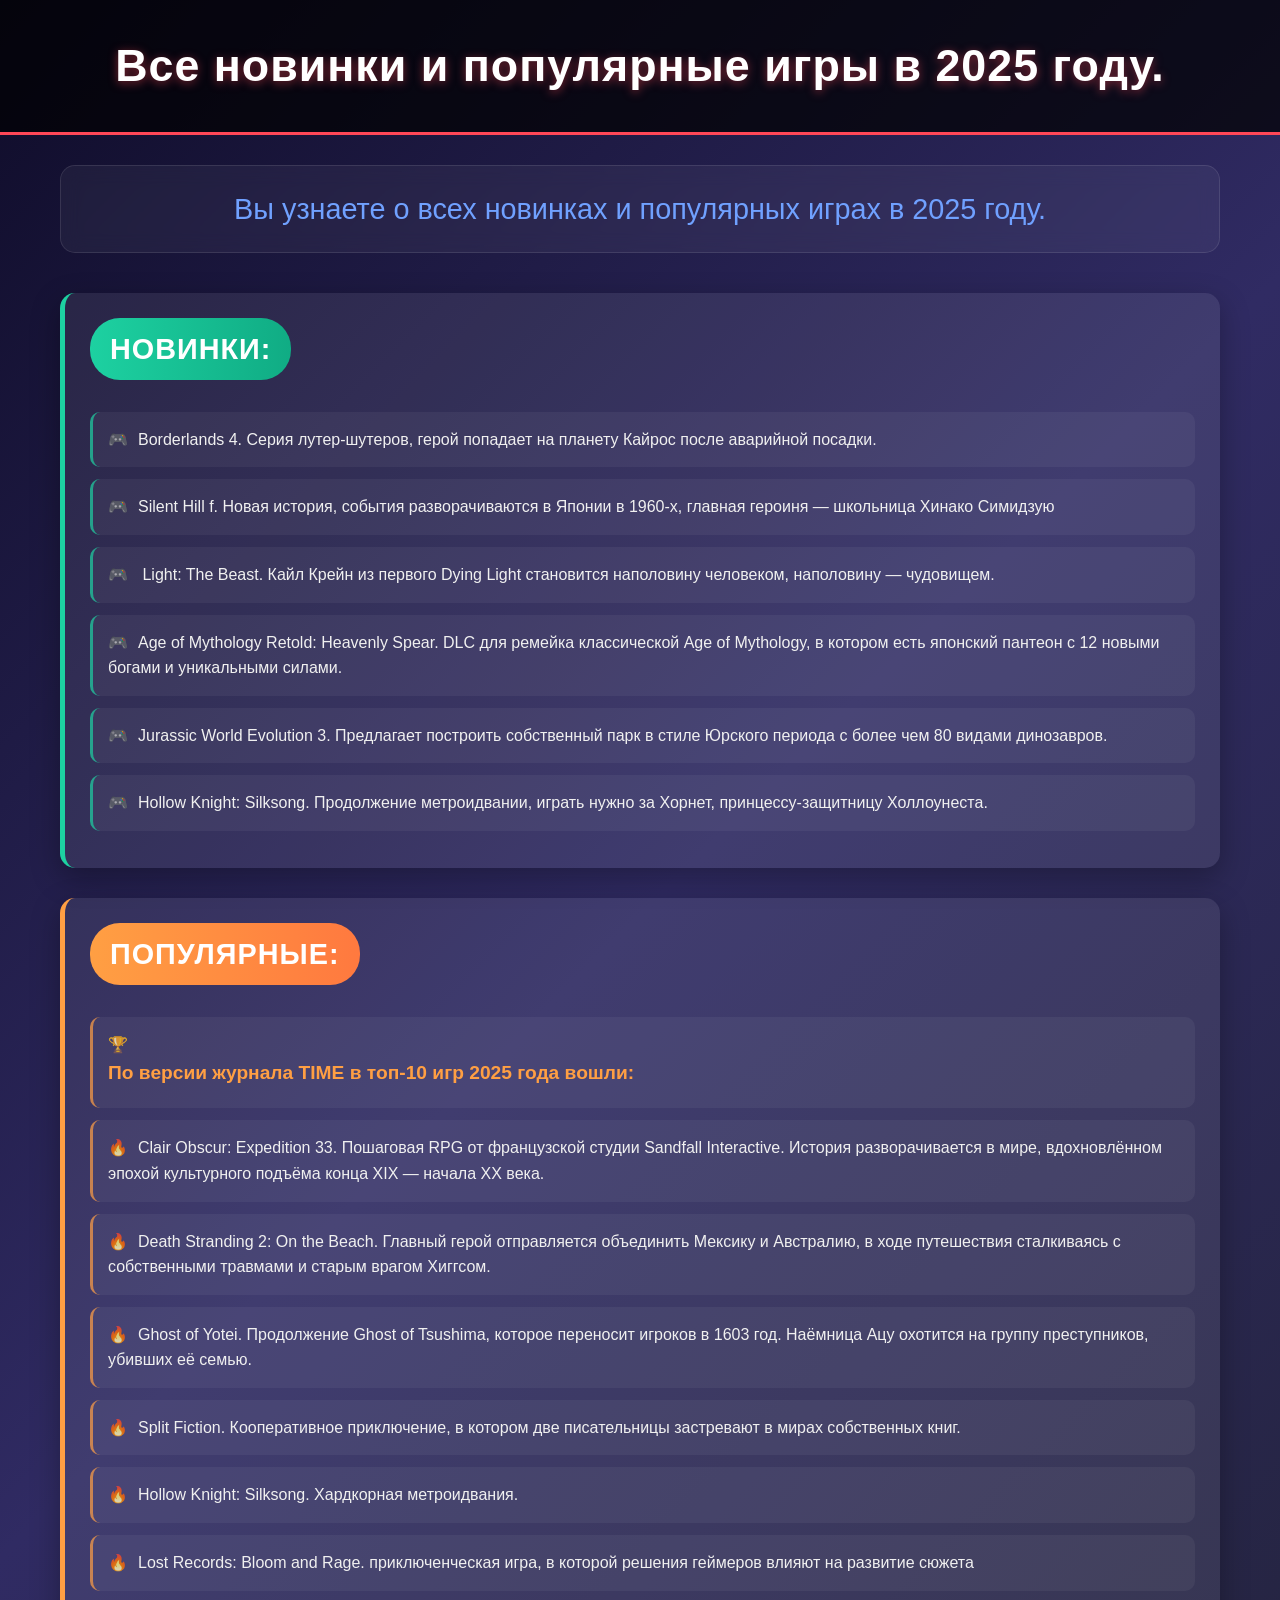
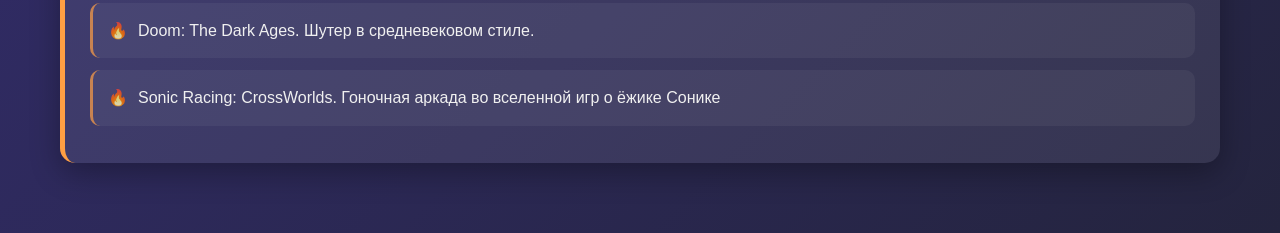
==== index.html @ f8511385 "afdsxzvraaf" ====
<!DOCTYPE html>
<html lang="en">
<head>
    <meta charset="UTF-8">
    <meta name="viewport" content="width=device-width, initial-scale=1.0">
    <title>Игры в 2025 году.</title>
    <link rel="stylesheet" href="CSS/style.css">
    <div class="intro">
    <h1>Все новинки и популярные игры в 2025 году.</h1>
    </div>
</head>
<body>
    <section>
        <div class="intro2">
            <h2>Вы узнаете о всех новинках и популярных играх в 2025 году.</h2>
        </div>
    <div class="new-products">
        <span>новинки:</span>   
        <p>Borderlands 4. Серия лутер-шутеров, герой попадает на планету Кайрос после аварийной посадки.</p>
        <p>Silent Hill f. Новая история, события разворачиваются в Японии в 1960-х, главная героиня — школьница Хинако Симидзую</p>
        <p> Light: The Beast. Кайл Крейн из первого Dying Light становится наполовину человеком, наполовину — чудовищем.</p>
        <p>Age of Mythology Retold: Heavenly Spear. DLC для ремейка классической Age of Mythology, в котором есть японский пантеон с 12 новыми богами и уникальными силами.</p>
        <p>Jurassic World Evolution 3. Предлагает построить собственный парк в стиле Юрского периода с более чем 80 видами динозавров.</p> 
        <p>Hollow Knight: Silksong. Продолжение метроидвании, играть нужно за Хорнет, принцессу-защитницу Холлоунеста.</p>
    </div>
    <div class="popular">
        <span>популярные:</span>
        <p><strong>По версии журнала TIME в топ-10 игр 2025 года вошли:</strong></p>
        <p>Clair Obscur: Expedition 33. Пошаговая RPG от французской студии Sandfall Interactive. История разворачивается в мире, вдохновлённом эпохой культурного подъёма конца XIX — начала XX века.</p>
        <p>Death Stranding 2: On the Beach. Главный герой отправляется объединить Мексику и Австралию, в ходе путешествия сталкиваясь с собственными травмами и старым врагом Хиггсом. </p>
        <p>Ghost of Yotei. Продолжение Ghost of Tsushima, которое переносит игроков в 1603 год. Наёмница Ацу охотится на группу преступников, убивших её семью. </p>
        <p>Split Fiction. Кооперативное приключение, в котором две писательницы застревают в мирах собственных книг. </p>
        <p>Hollow Knight: Silksong. Хардкорная метроидвания. </p>
        <p>Lost Records: Bloom and Rage. приключенческая игра, в которой решения геймеров влияют на развитие сюжета </p>
        <p>Doom: The Dark Ages. Шутер в средневековом стиле. </p>
        <p>Sonic Racing: CrossWorlds. Гоночная аркада во вселенной игр о ёжике Сонике</p>
    </div>
    </section>
</body>
</html>
---- CSS/style.css ----
* {
    margin: 0;
    padding: 0;
    box-sizing: border-box;
    font-family: 'Segoe UI', Tahoma, Geneva, Verdana, sans-serif;
}

body {
    background: linear-gradient(135deg, #0f0c29, #302b63, #24243e);
    color: #f0f0f0;
    line-height: 1.6;
    min-height: 100vh;
    padding-bottom: 40px;
}


.intro {
    text-align: center;
    padding: 30px 20px;
    background: rgba(0, 0, 0, 0.7);
    border-bottom: 3px solid #ff4757;
    margin-bottom: 20px;
}

.intro h1 {
    font-size: 2.8rem;
    color: #fff;
    text-shadow: 0 2px 10px rgba(255, 71, 87, 0.5);
    letter-spacing: 1px;
}


section {
    max-width: 1200px;
    margin: 0 auto;
    padding: 0 20px;
}


.intro2 {
    text-align: center;
    margin: 30px 0 40px;
    padding: 20px;
    background: rgba(255, 255, 255, 0.05);
    border-radius: 15px;
    backdrop-filter: blur(10px);
    border: 1px solid rgba(255, 255, 255, 0.1);
}

.intro2 h2 {
    font-size: 1.8rem;
    color: #70a1ff;
    font-weight: 300;
}


.new-products, .popular {
    background: rgba(255, 255, 255, 0.08);
    border-radius: 15px;
    padding: 25px;
    margin-bottom: 30px;
    box-shadow: 0 10px 30px rgba(0, 0, 0, 0.3);
    border-left: 5px solid;
    transition: transform 0.3s ease, box-shadow 0.3s ease;
}

.new-products:hover, .popular:hover {
    transform: translateY(-5px);
    box-shadow: 0 15px 35px rgba(0, 0, 0, 0.4);
}


.new-products {
    border-left-color: #1dd1a1;
}

.popular {
    border-left-color: #ff9f43;
}


.new-products > span, .popular > span {
    display: inline-block;
    font-size: 1.8rem;
    font-weight: bold;
    margin-bottom: 20px;
    padding: 8px 20px;
    border-radius: 30px;
    color: white;
    text-transform: uppercase;
    letter-spacing: 1px;
}

.new-products > span {
    background: linear-gradient(90deg, #1dd1a1, #10ac84);
}

.popular > span {
    background: linear-gradient(90deg, #ff9f43, #ff793f);
}


.new-products p, .popular p {
    background: rgba(255, 255, 255, 0.05);
    padding: 15px;
    margin: 12px 0;
    border-radius: 10px;
    border-left: 3px solid;
    transition: background 0.3s ease;
}

.new-products p:hover, .popular p:hover {
    background: rgba(255, 255, 255, 0.1);
}

.new-products p {
    border-left-color: rgba(29, 209, 161, 0.7);
}

.popular p {
    border-left-color: rgba(255, 159, 67, 0.7);
}


.popular p strong {
    color: #ff9f43;
    font-size: 1.2rem;
    display: block;
    margin-bottom: 5px;
}


.new-products p:before {
    content: "🎮";
    margin-right: 10px;
    opacity: 0.8;
}

.popular p:before {
    content: "🔥";
    margin-right: 10px;
    opacity: 0.8;
}

.popular p:first-of-type:before {
    content: "🏆";
}
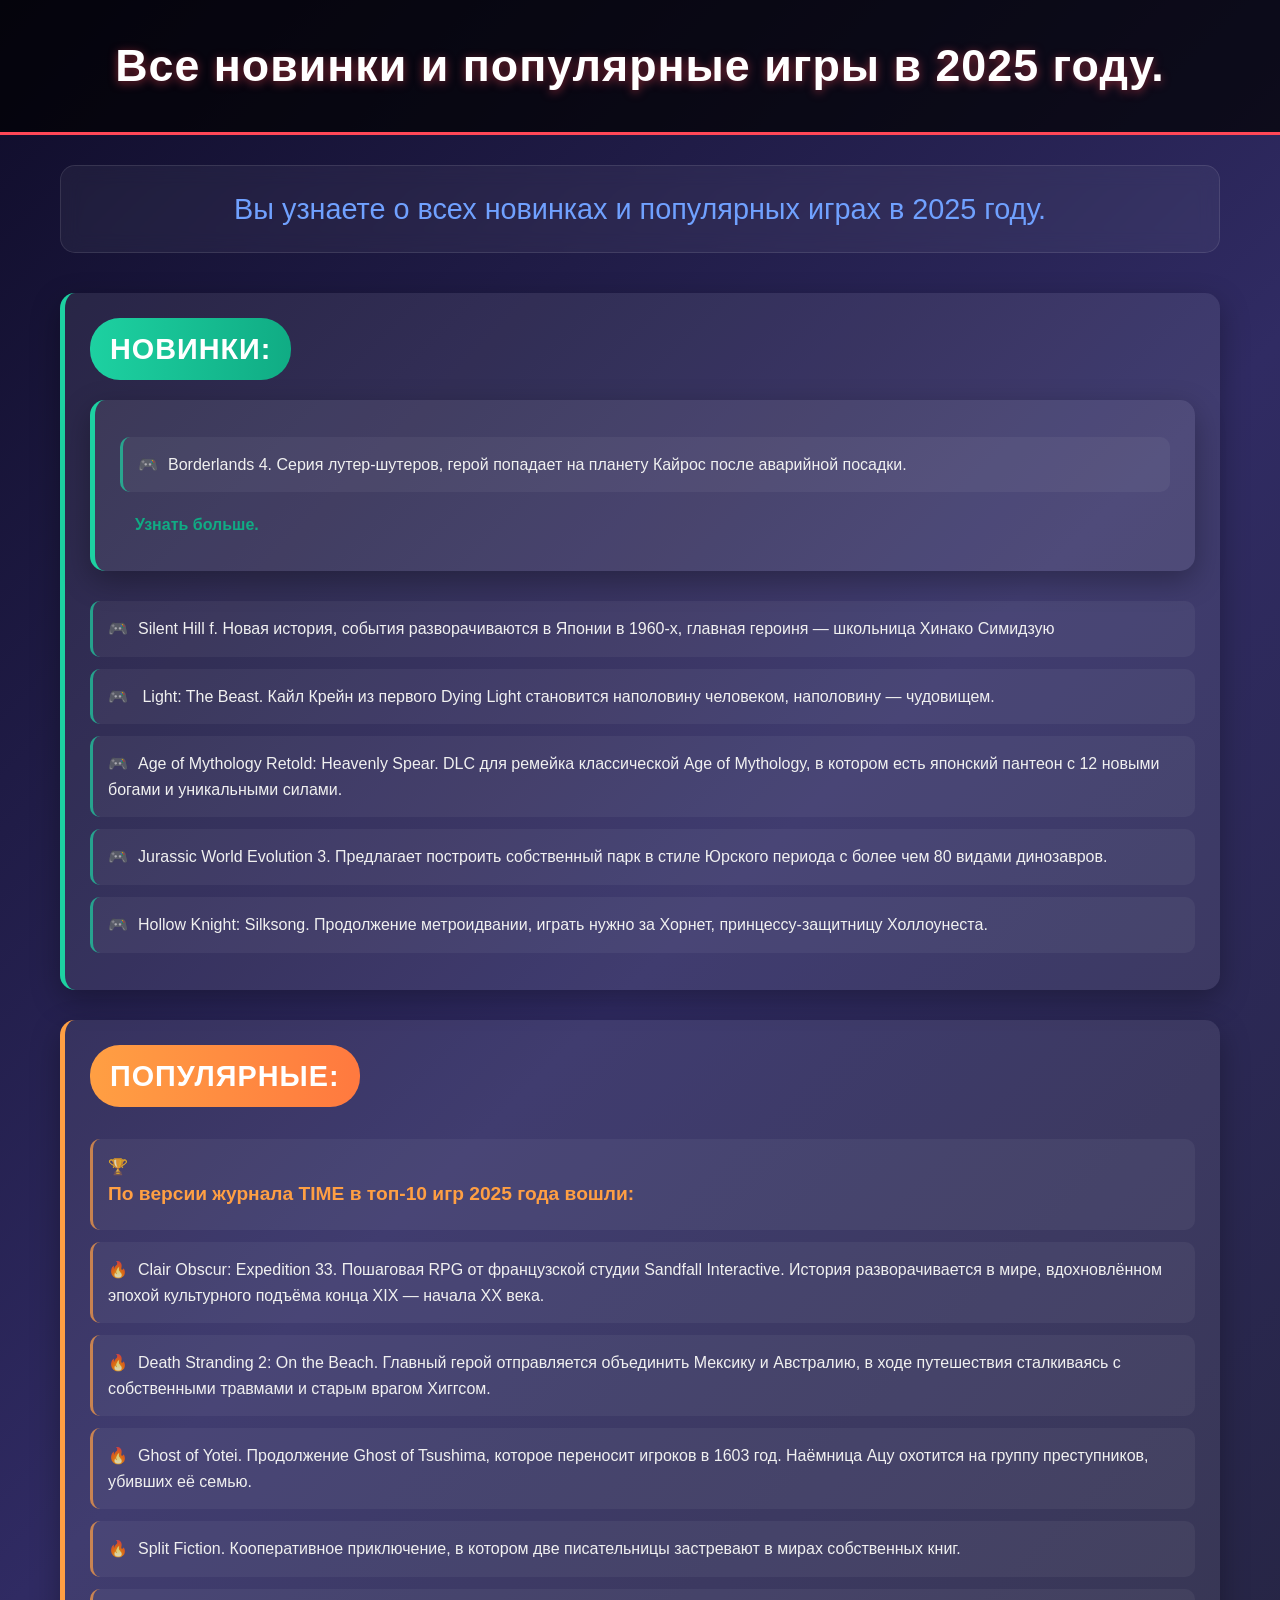
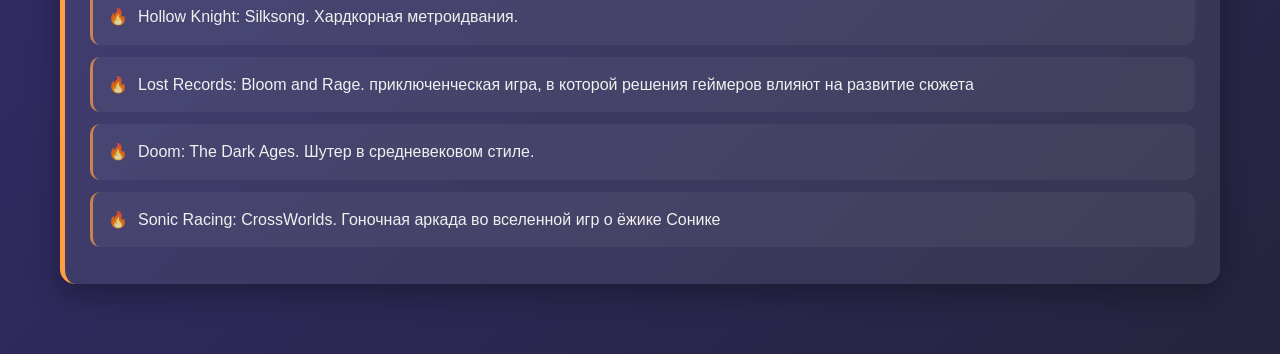
==== commit 9e6ba345: "afdvrar" ====
--- a/index.html
+++ b/index.html
@@ -15,8 +15,11 @@
             <h2>Вы узнаете о всех новинках и популярных играх в 2025 году.</h2>
         </div>
     <div class="new-products">
-        <span>новинки:</span>   
+        <span>новинки:</span>
+        <div class="new-products">
         <p>Borderlands 4. Серия лутер-шутеров, герой попадает на планету Кайрос после аварийной посадки.</p>
+        <a href="Borderlands.html" class="btn">Узнать больше.</a>
+        </div> 
         <p>Silent Hill f. Новая история, события разворачиваются в Японии в 1960-х, главная героиня — школьница Хинако Симидзую</p>
         <p> Light: The Beast. Кайл Крейн из первого Dying Light становится наполовину человеком, наполовину — чудовищем.</p>
         <p>Age of Mythology Retold: Heavenly Spear. DLC для ремейка классической Age of Mythology, в котором есть японский пантеон с 12 новыми богами и уникальными силами.</p>
--- a/CSS/style.css
+++ b/CSS/style.css
@@ -144,4 +144,26 @@
 
 .popular p:first-of-type:before {
     content: "🏆";
+}
+
+.btn {
+    padding: 8px 15px;  
+    border-left-color: rgba(29, 209, 161, 0.7);  
+    color: #10ac84;
+    text-decoration: none;  
+    border: none;  
+    border-radius: 4px;  
+    font-weight: bold;  
+    display: inline-block;
+}
+
+.btn2 {
+    padding: 8px 15px;  
+    background-color: #ff4757;
+    color: black;
+    text-decoration: none;  
+    border: none;  
+    border-radius: 4px;  
+    font-weight: bold;  
+    display: inline-block;
 }
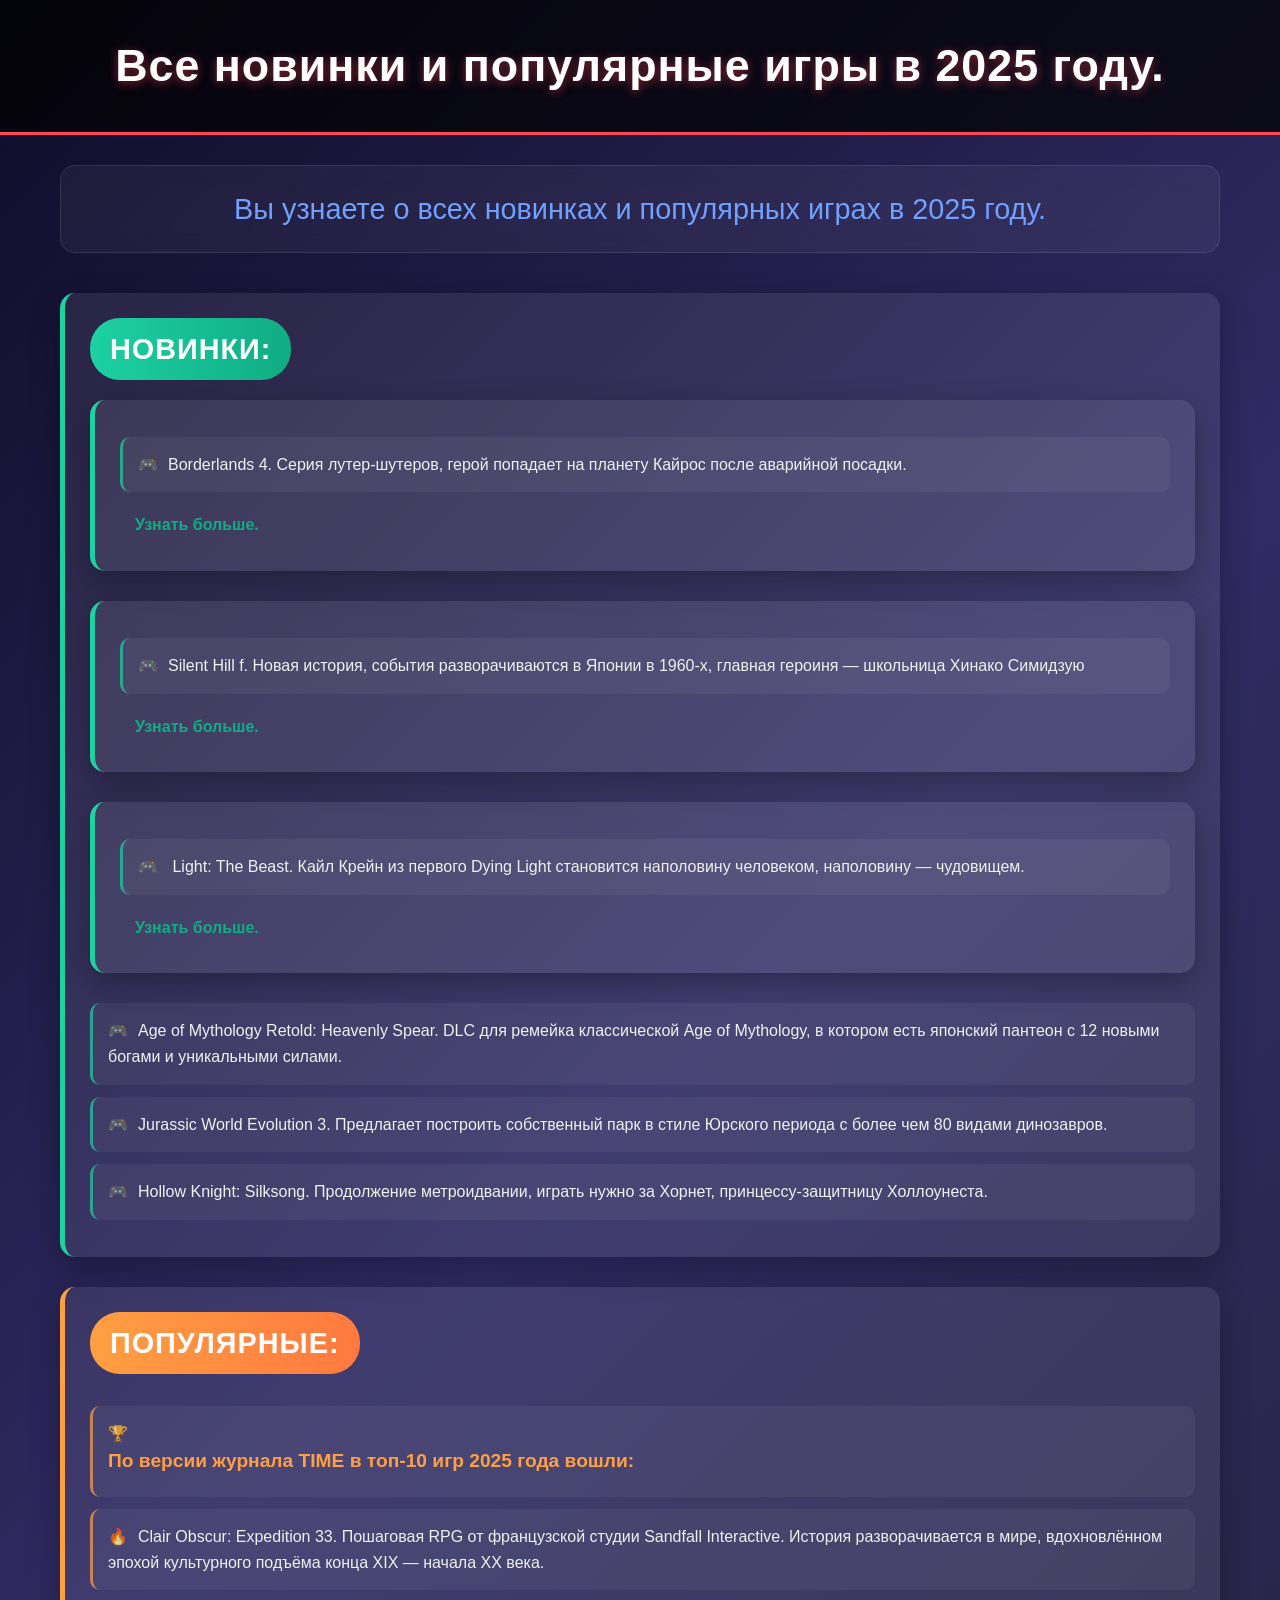
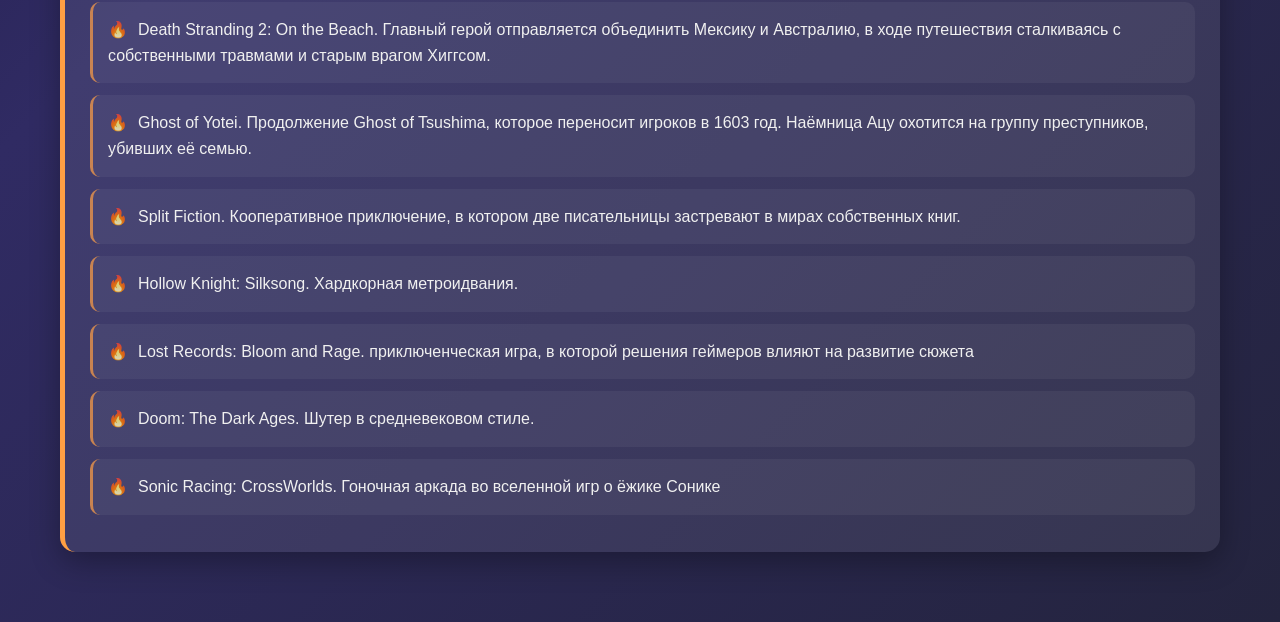
==== commit 1a202bad: "saretfge5r" ====
--- a/index.html
+++ b/index.html
@@ -20,8 +20,14 @@
         <p>Borderlands 4. Серия лутер-шутеров, герой попадает на планету Кайрос после аварийной посадки.</p>
         <a href="Borderlands.html" class="btn">Узнать больше.</a>
         </div> 
+        <div class="new-products">
         <p>Silent Hill f. Новая история, события разворачиваются в Японии в 1960-х, главная героиня — школьница Хинако Симидзую</p>
+        <a href="SilentHil.html" class="btn">Узнать больше.</a>
+        </div> 
+        <div class="new-products">
         <p> Light: The Beast. Кайл Крейн из первого Dying Light становится наполовину человеком, наполовину — чудовищем.</p>
+        <a href="LightTheBeast.html" class="btn">Узнать больше.</a>
+        </div> 
         <p>Age of Mythology Retold: Heavenly Spear. DLC для ремейка классической Age of Mythology, в котором есть японский пантеон с 12 новыми богами и уникальными силами.</p>
         <p>Jurassic World Evolution 3. Предлагает построить собственный парк в стиле Юрского периода с более чем 80 видами динозавров.</p> 
         <p>Hollow Knight: Silksong. Продолжение метроидвании, играть нужно за Хорнет, принцессу-защитницу Холлоунеста.</p>
--- a/CSS/style.css
+++ b/CSS/style.css
@@ -158,12 +158,17 @@
 }
 
 .btn2 {
-    padding: 8px 15px;  
+    padding: 16px 20px;  
     background-color: #ff4757;
     color: black;
     text-decoration: none;  
     border: none;  
-    border-radius: 4px;  
+    border-radius: 20px;  
     font-weight: bold;  
     display: inline-block;
+    position: fixed;
+     border-radius: 200px;
+    top: 700px;
+    left: 1400px;
+     z-index: 2000;
 }
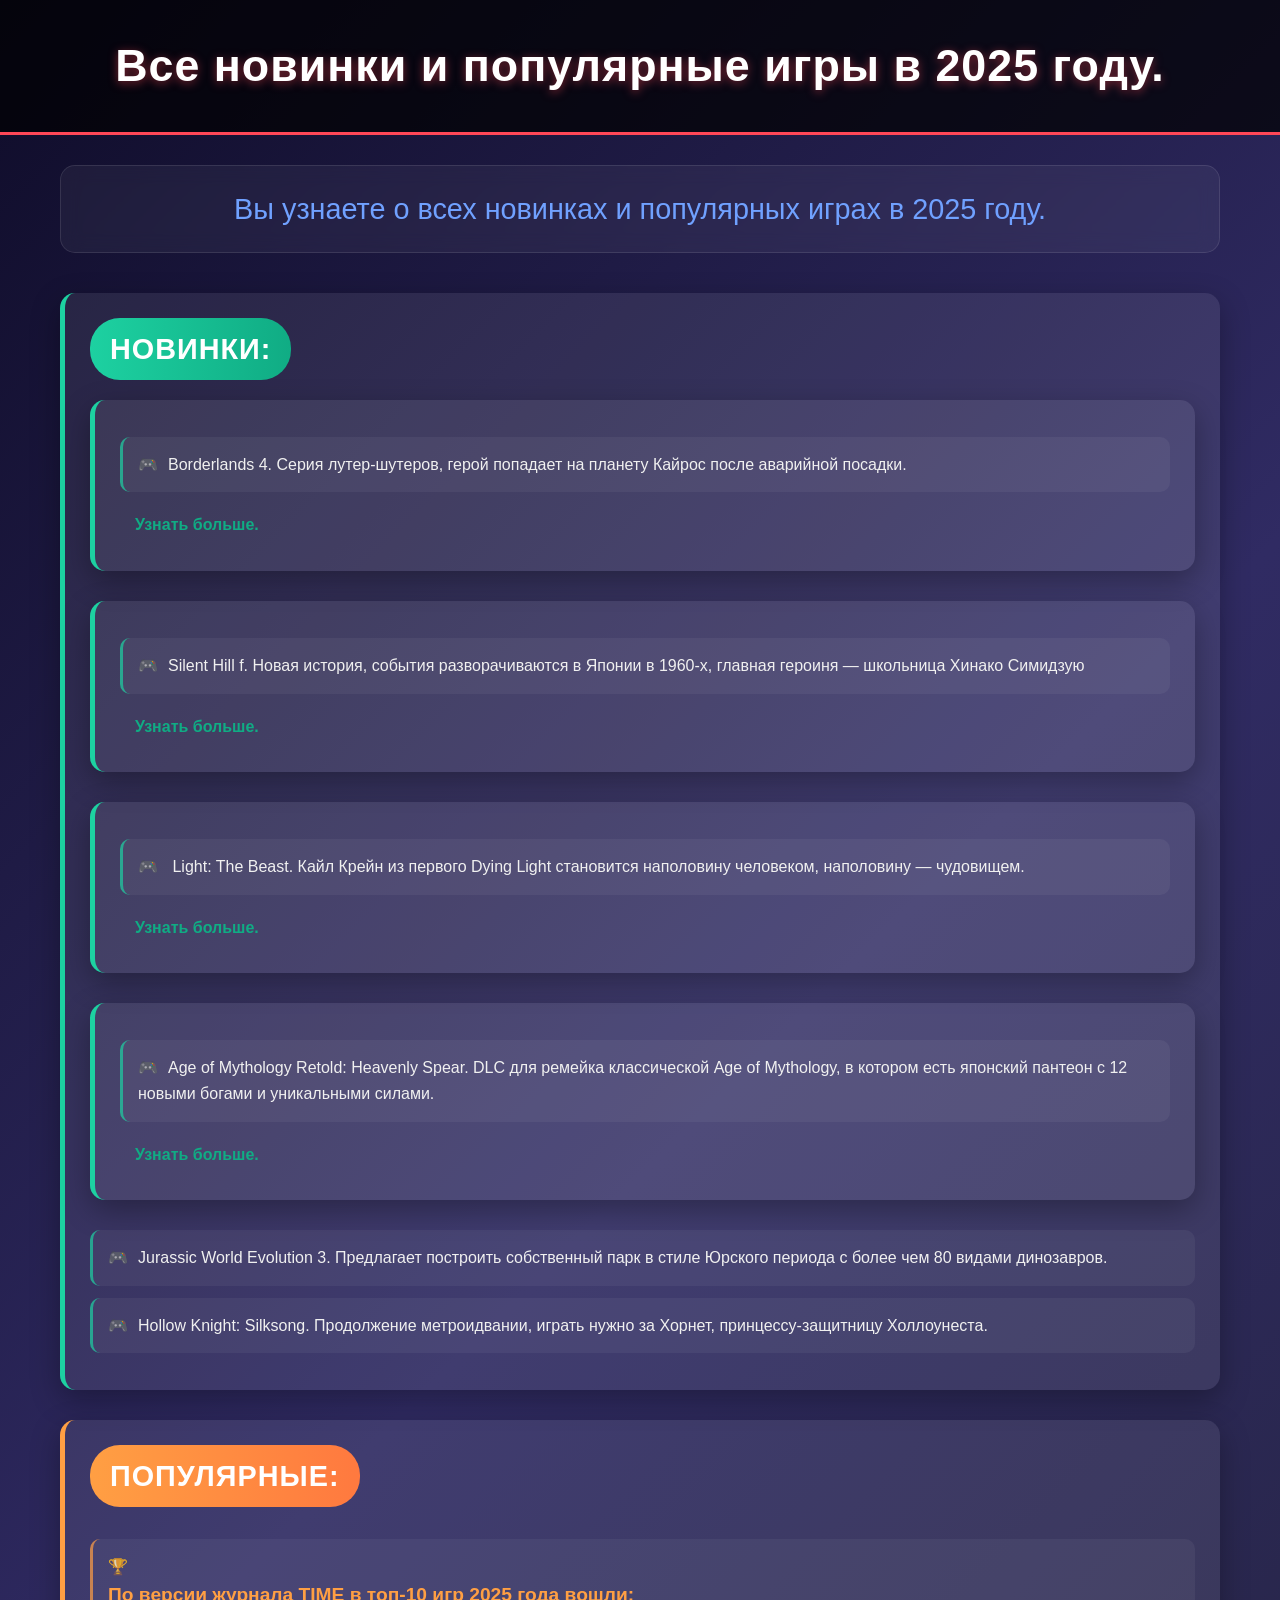
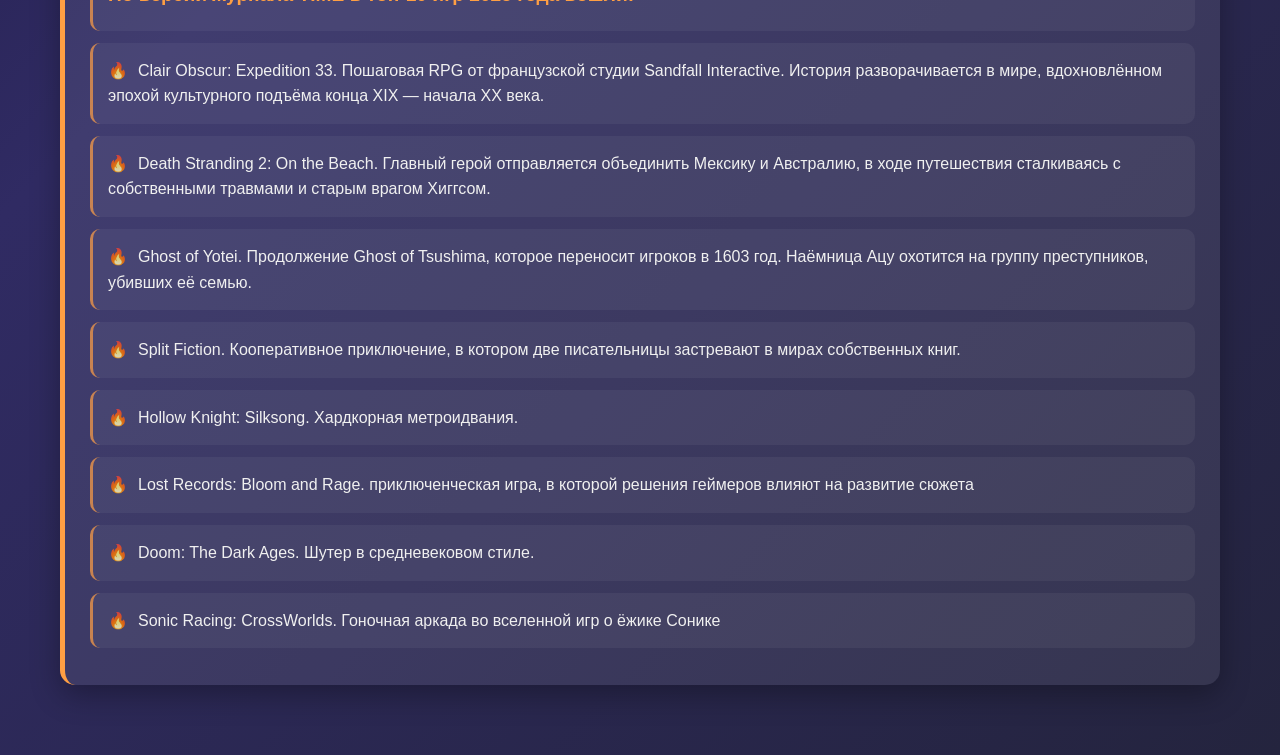
==== commit ad367be1: "qfdsadgreqg" ====
--- a/index.html
+++ b/index.html
@@ -16,19 +16,27 @@
         </div>
     <div class="new-products">
         <span>новинки:</span>
+
         <div class="new-products">
         <p>Borderlands 4. Серия лутер-шутеров, герой попадает на планету Кайрос после аварийной посадки.</p>
         <a href="Borderlands.html" class="btn">Узнать больше.</a>
         </div> 
+
         <div class="new-products">
         <p>Silent Hill f. Новая история, события разворачиваются в Японии в 1960-х, главная героиня — школьница Хинако Симидзую</p>
         <a href="SilentHil.html" class="btn">Узнать больше.</a>
         </div> 
+
         <div class="new-products">
         <p> Light: The Beast. Кайл Крейн из первого Dying Light становится наполовину человеком, наполовину — чудовищем.</p>
         <a href="LightTheBeast.html" class="btn">Узнать больше.</a>
         </div> 
+        
+        <div class="new-products">
         <p>Age of Mythology Retold: Heavenly Spear. DLC для ремейка классической Age of Mythology, в котором есть японский пантеон с 12 новыми богами и уникальными силами.</p>
+        <a href="AgeofMythologyRetold.html" class="btn">Узнать больше.</a>
+        </div> 
+
         <p>Jurassic World Evolution 3. Предлагает построить собственный парк в стиле Юрского периода с более чем 80 видами динозавров.</p> 
         <p>Hollow Knight: Silksong. Продолжение метроидвании, играть нужно за Хорнет, принцессу-защитницу Холлоунеста.</p>
     </div>
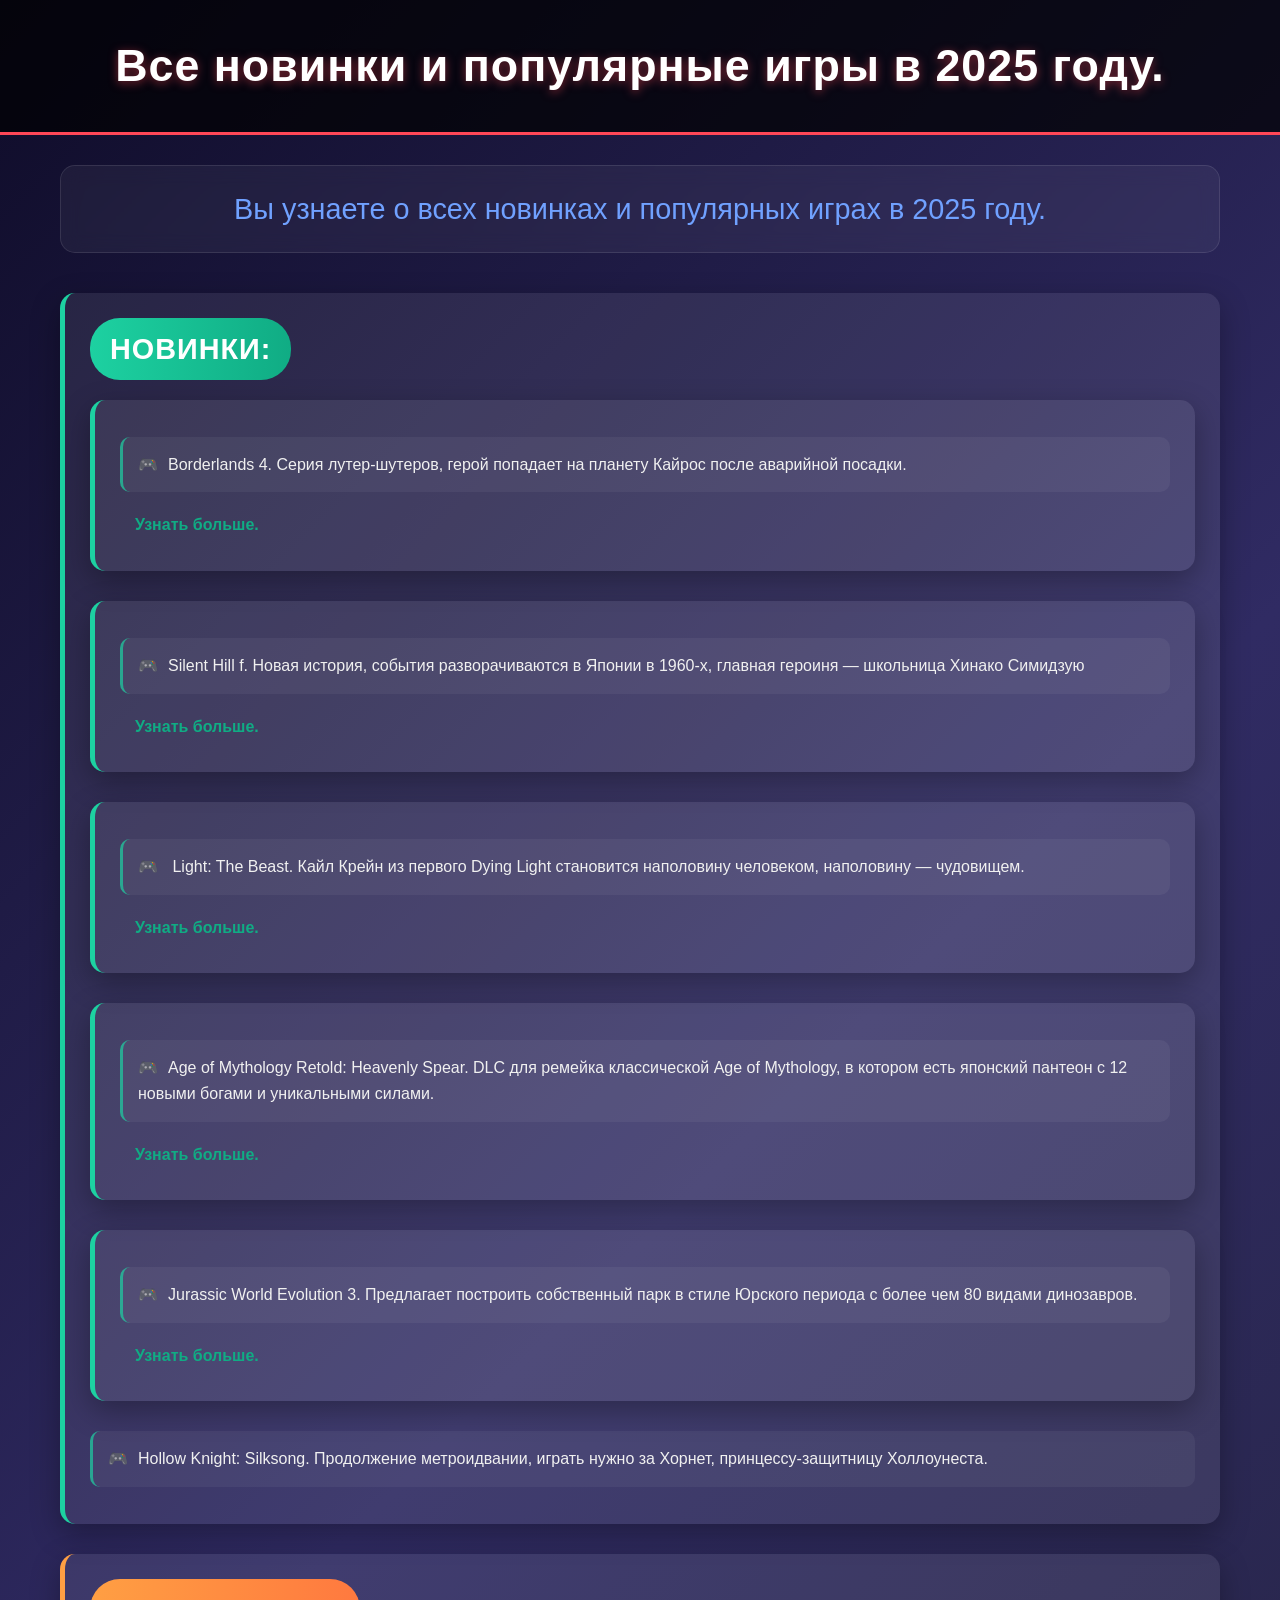
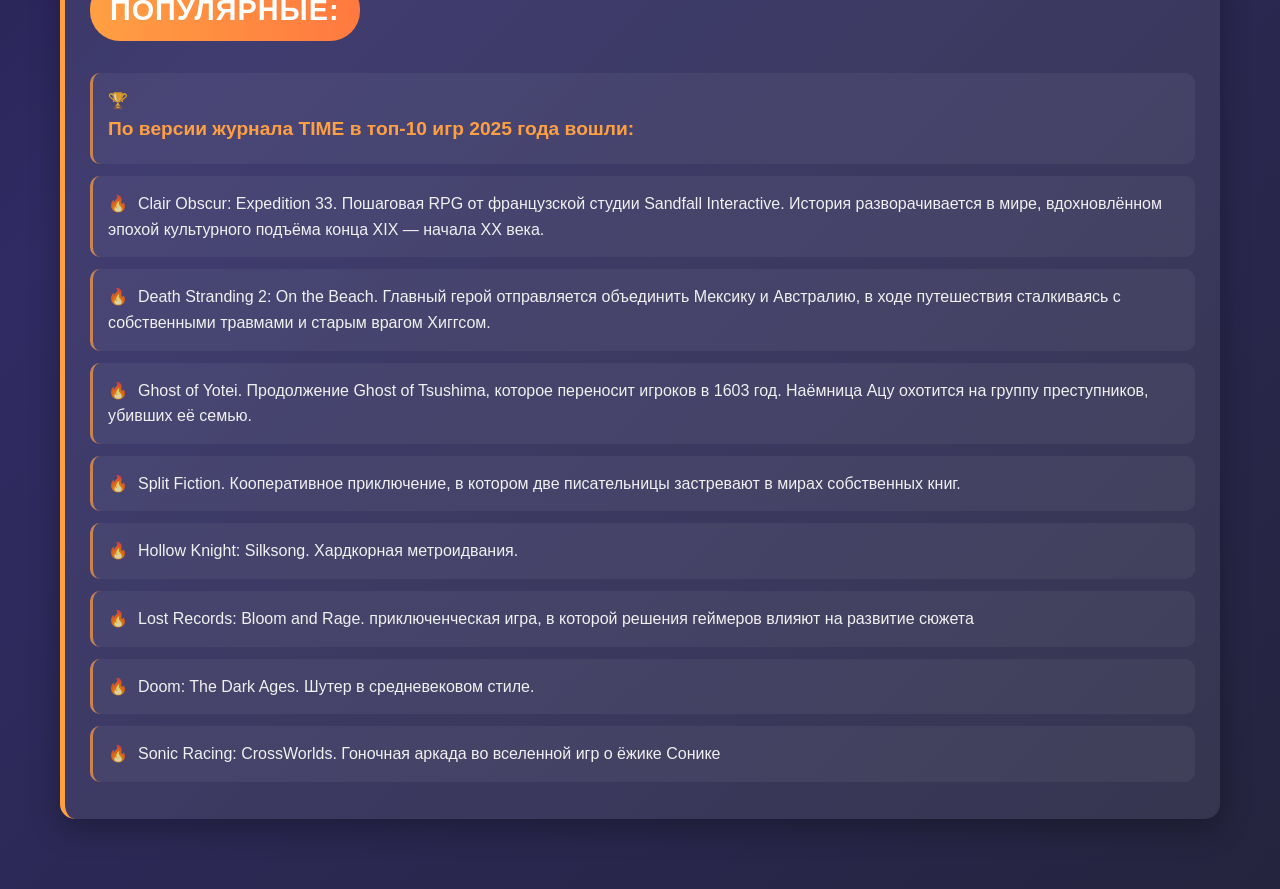
==== commit de63f0d6: "ruhsaufhirhuihrgni" ====
--- a/index.html
+++ b/index.html
@@ -37,7 +37,11 @@
         <a href="AgeofMythologyRetold.html" class="btn">Узнать больше.</a>
         </div> 
 
+        <div class="new-products">
         <p>Jurassic World Evolution 3. Предлагает построить собственный парк в стиле Юрского периода с более чем 80 видами динозавров.</p> 
+        <a href="AgeofMythologyRetold.html" class="btn">Узнать больше.</a>
+        </div> 
+
         <p>Hollow Knight: Silksong. Продолжение метроидвании, играть нужно за Хорнет, принцессу-защитницу Холлоунеста.</p>
     </div>
     <div class="popular">
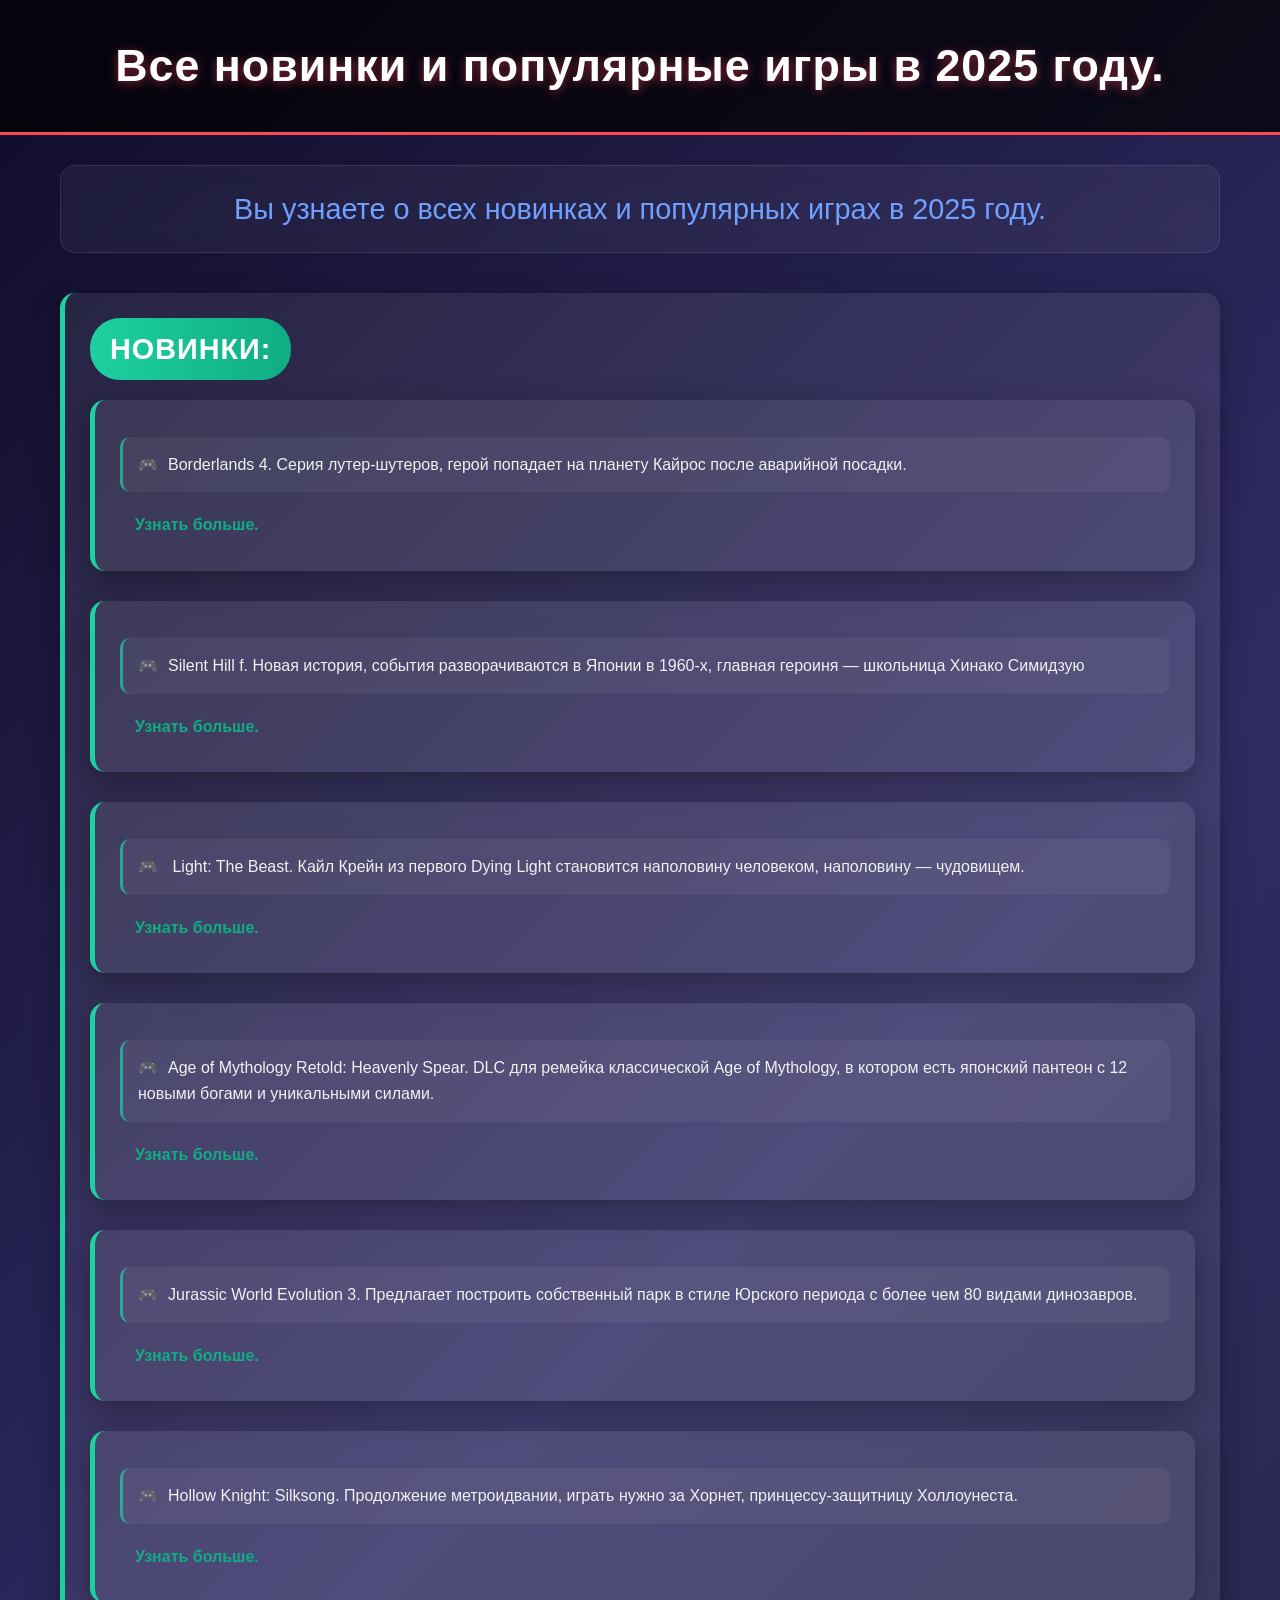
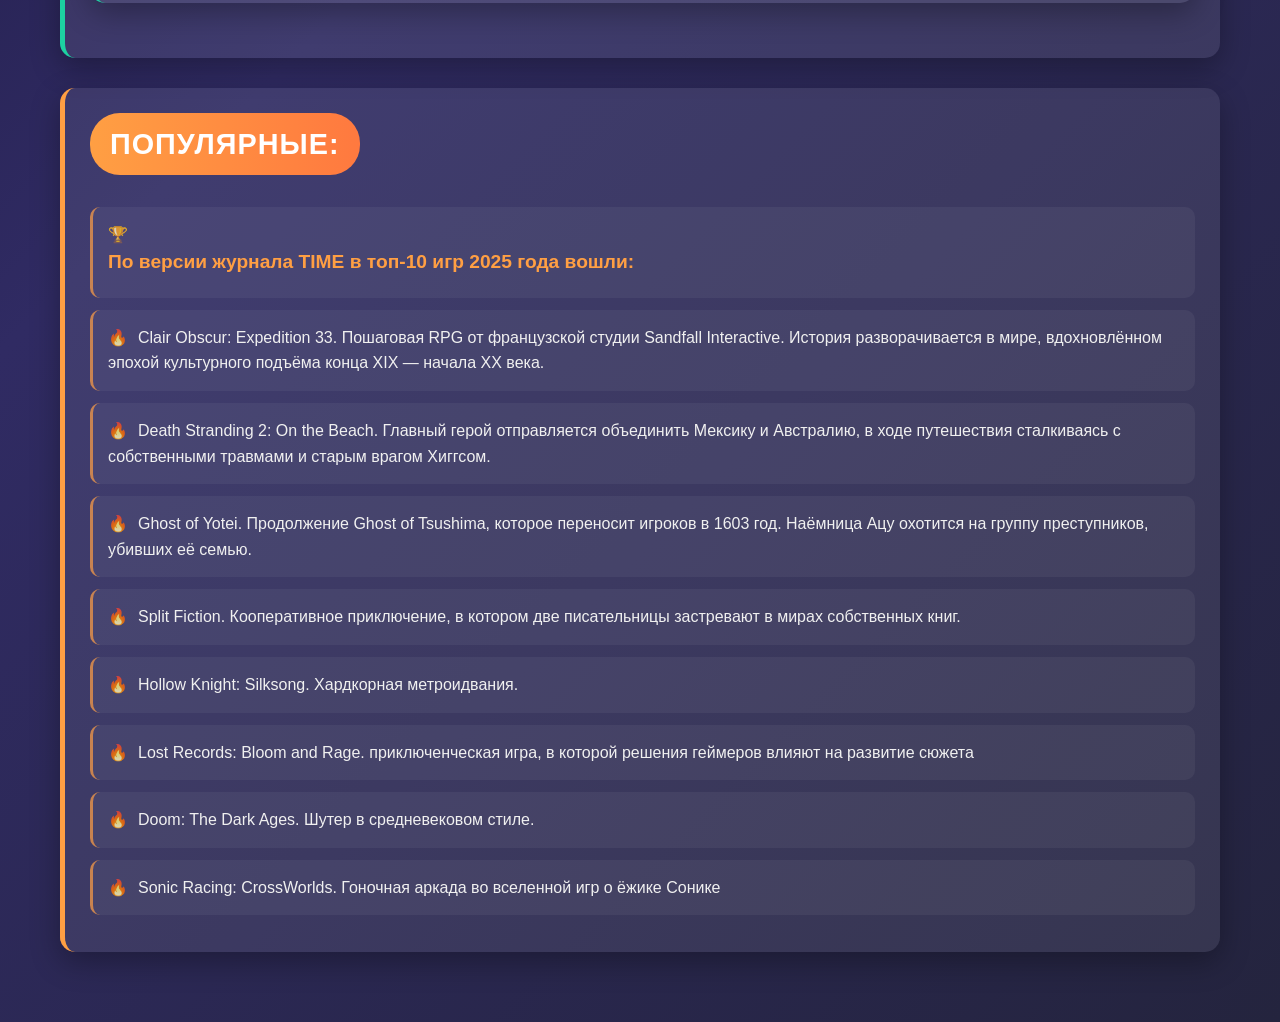
==== commit 10d18c5e: "aersagr" ====
--- a/index.html
+++ b/index.html
@@ -42,7 +42,11 @@
         <a href="AgeofMythologyRetold.html" class="btn">Узнать больше.</a>
         </div> 
 
+        <div class="new-products">
         <p>Hollow Knight: Silksong. Продолжение метроидвании, играть нужно за Хорнет, принцессу-защитницу Холлоунеста.</p>
+         <a href="HollowKnightSilksong.html" class="btn">Узнать больше.</a>
+        </div> 
+
     </div>
     <div class="popular">
         <span>популярные:</span>
--- a/CSS/style.css
+++ b/CSS/style.css
@@ -171,4 +171,8 @@
     top: 700px;
     left: 1400px;
      z-index: 2000;
+}
+
+.video {
+    border-style: none;
 }
